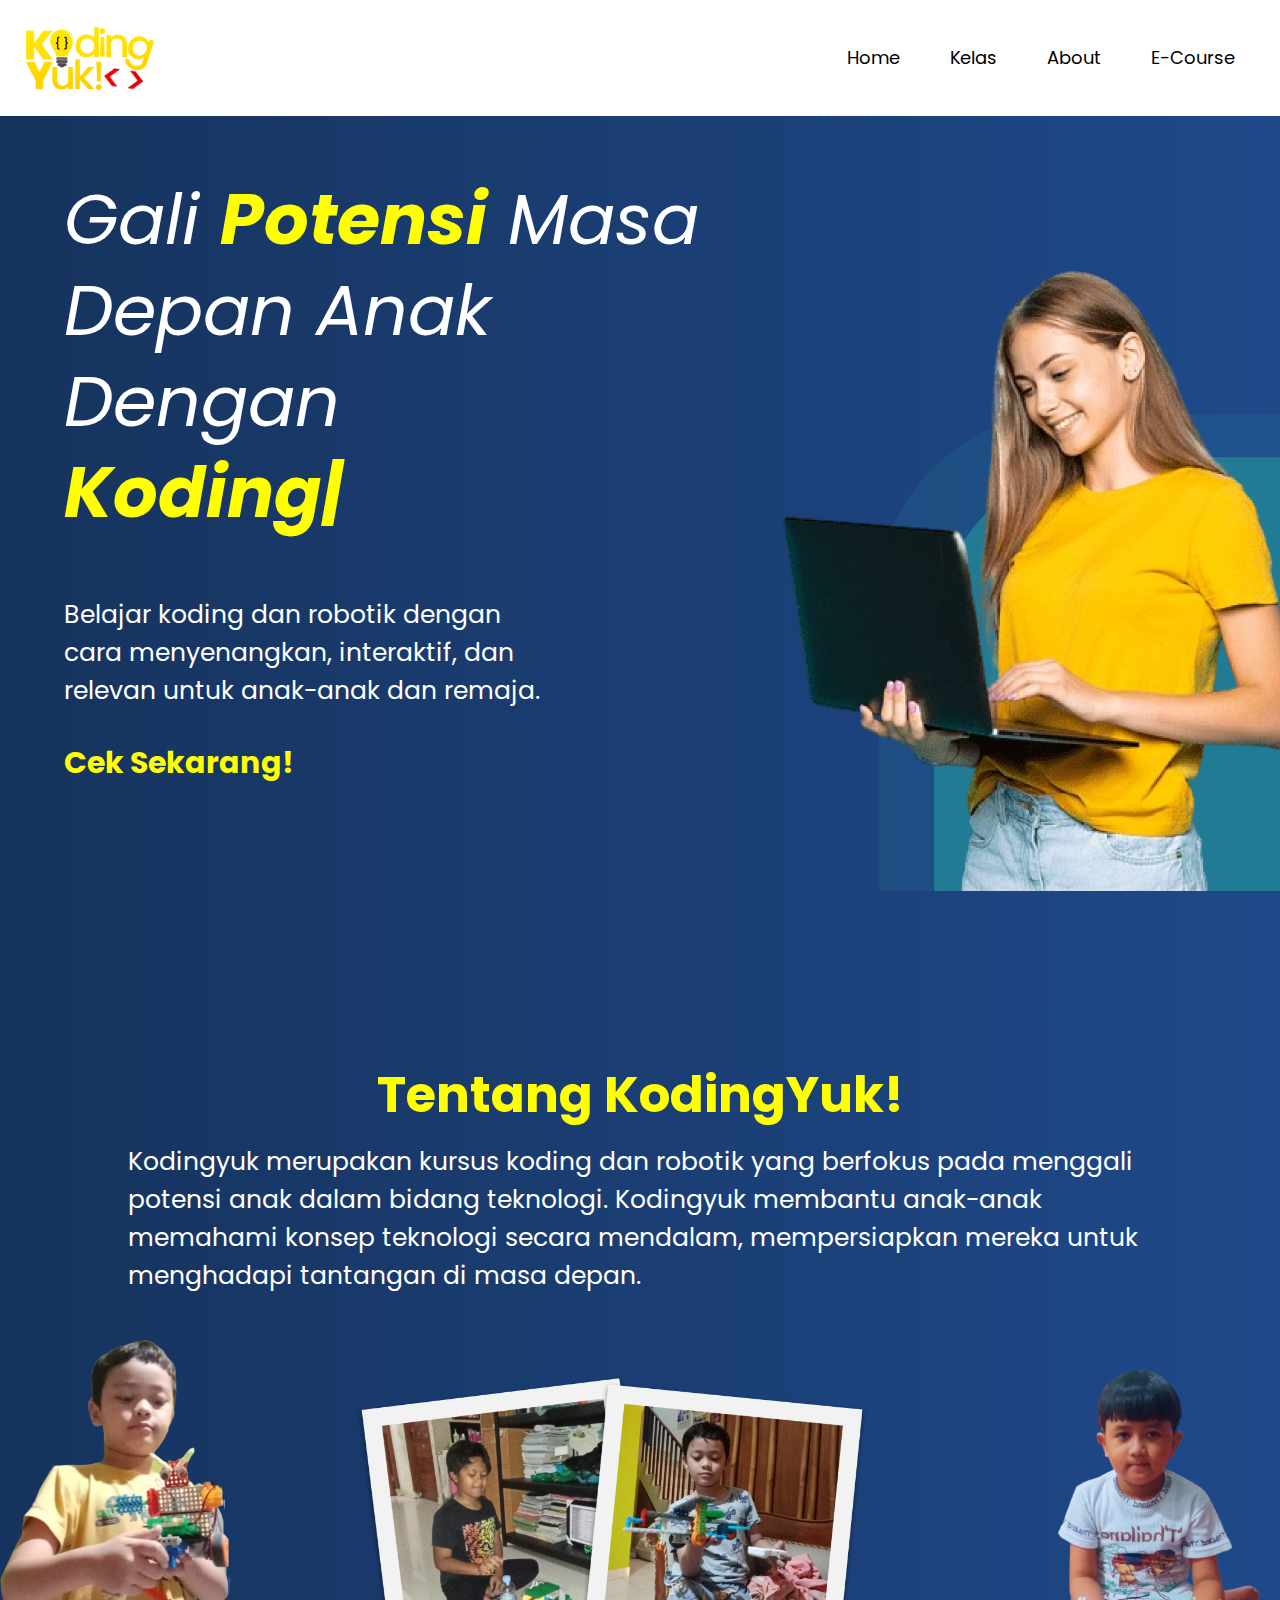
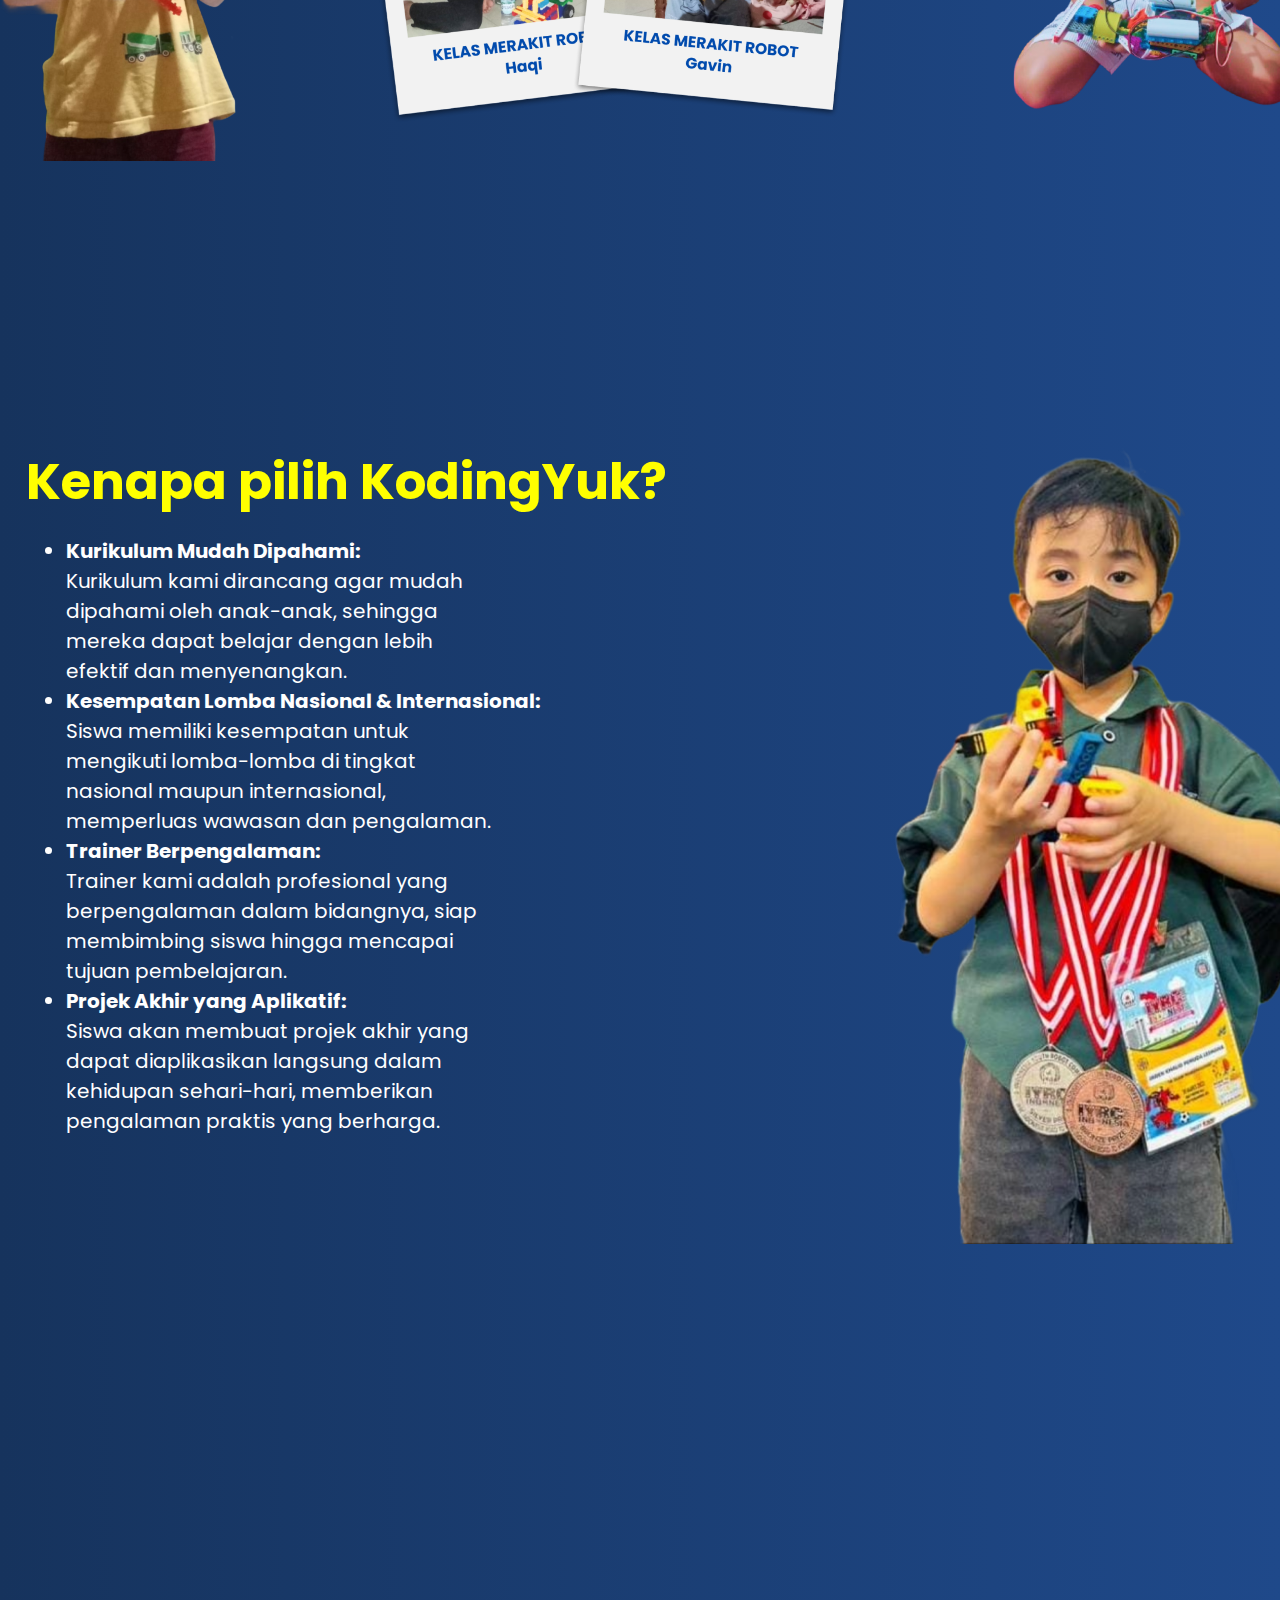
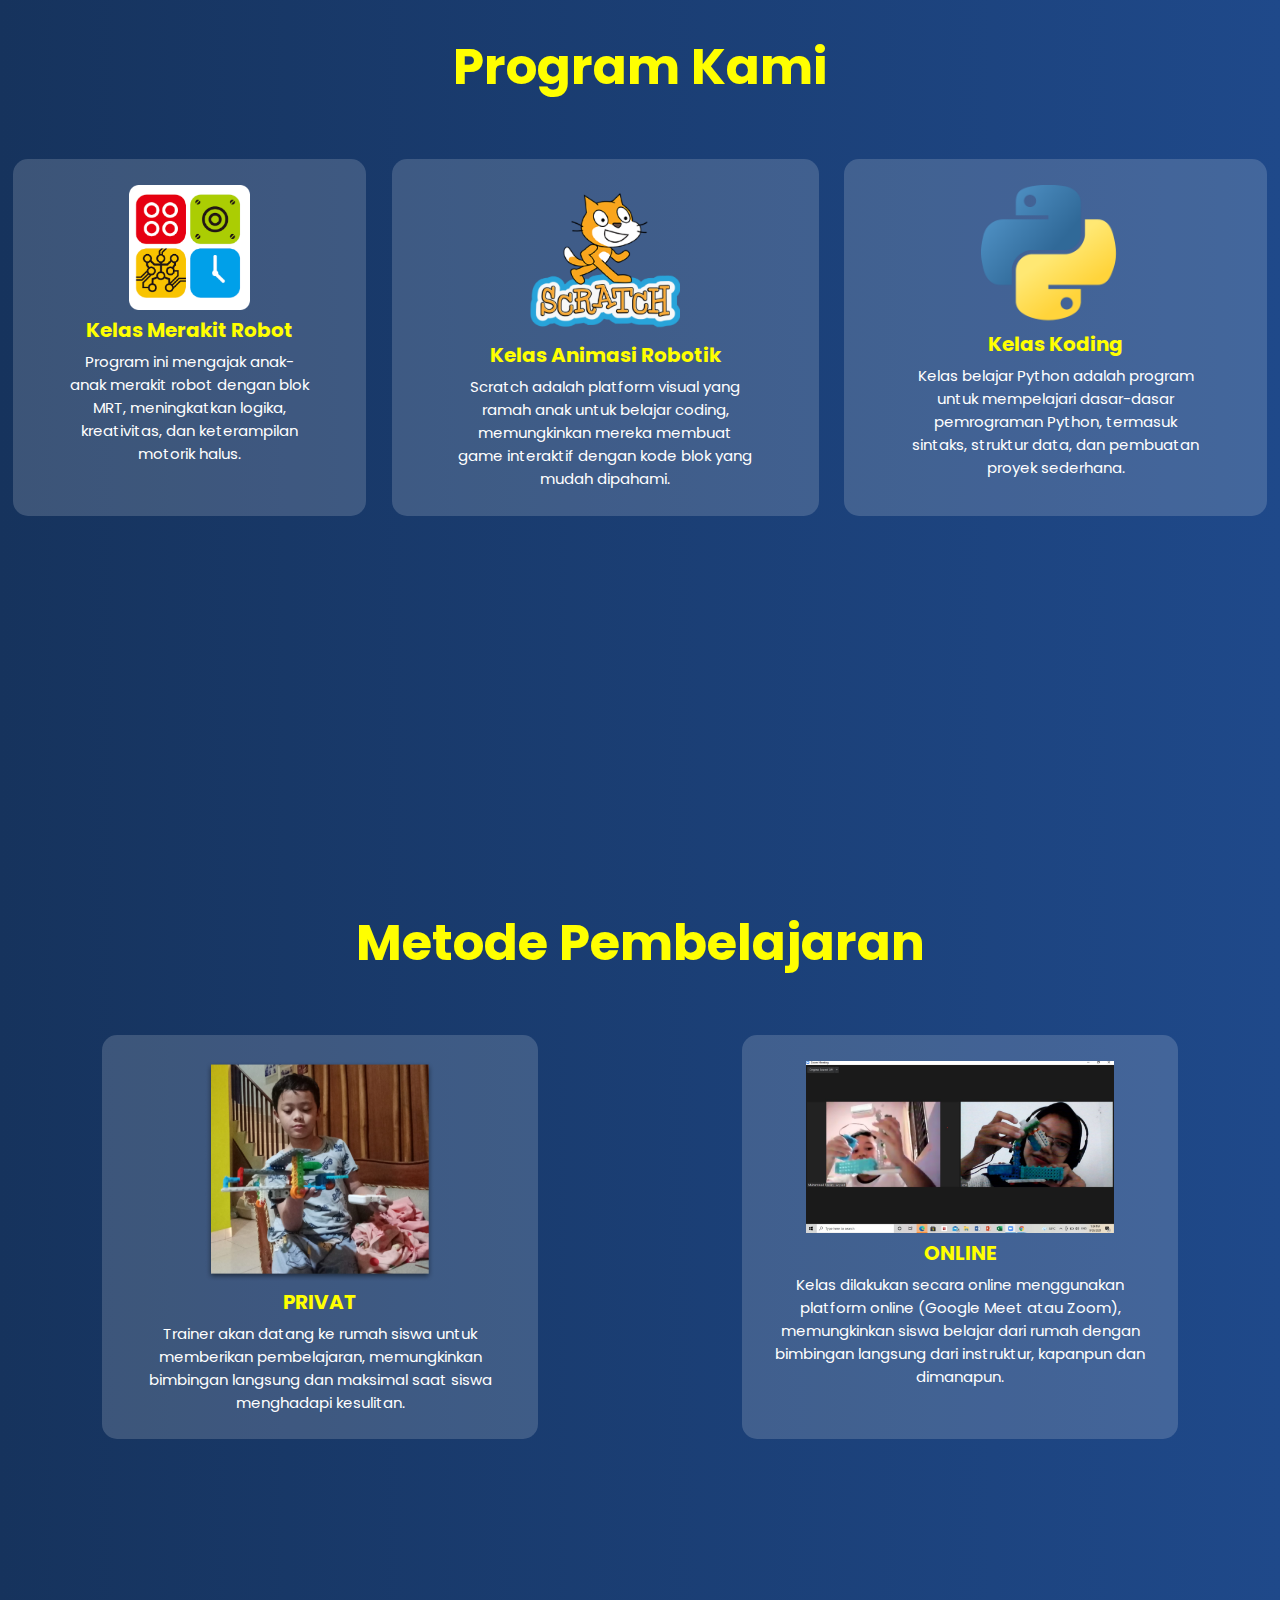
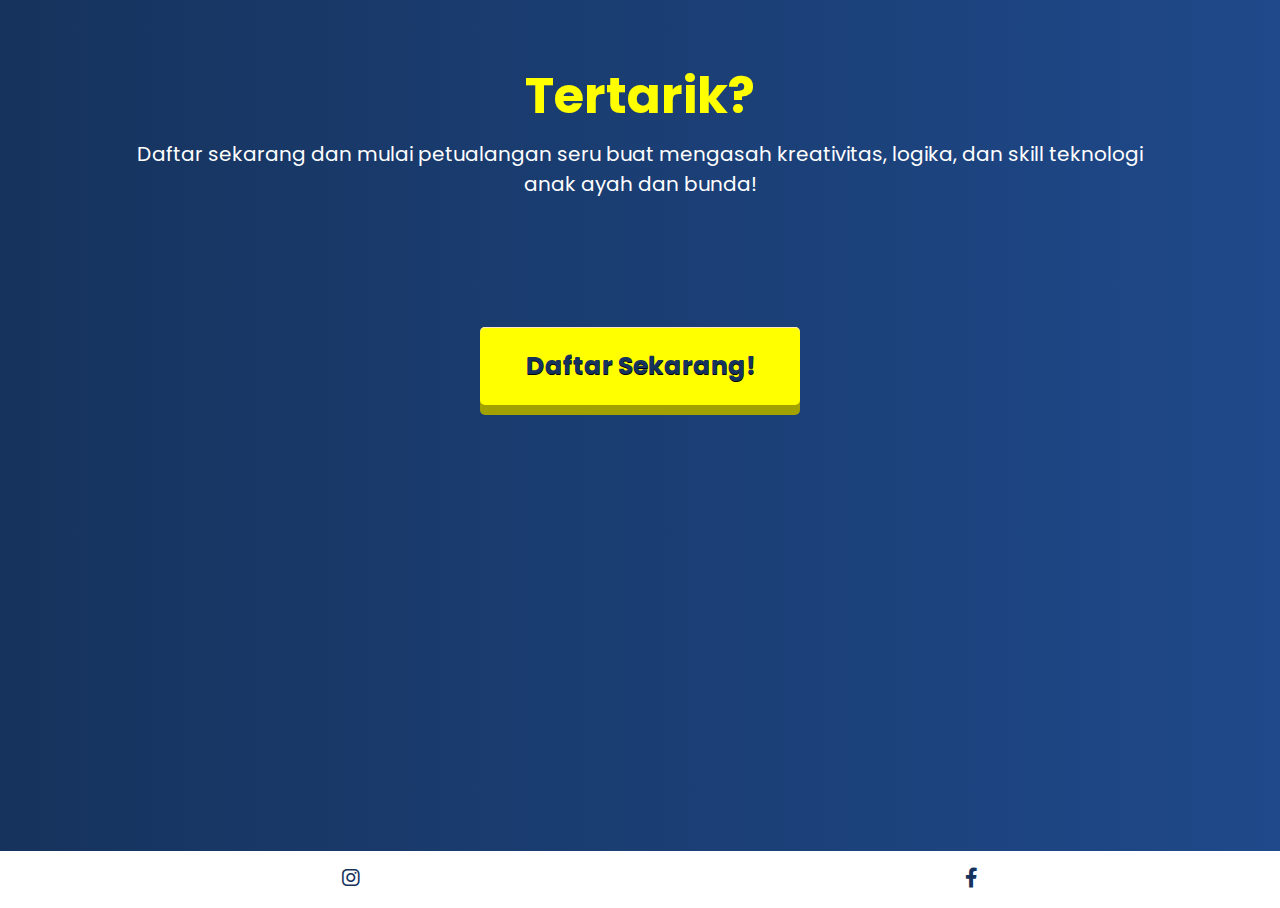
==== docs/index.html @ 206394db "mobile page version" ====
<!doctype html><html lang="en"><head><meta charset="utf-8"/><link rel="icon" href="/favicon.png"/><meta name="viewport" content="width=device-width,initial-scale=1"/><meta name="theme-color" content="#000000"/><link rel="stylesheet" href="https://cdnjs.cloudflare.com/ajax/libs/font-awesome/6.0.0-beta3/css/all.min.css"><link rel="preconnect" href="https://fonts.googleapis.com"><link rel="preconnect" href="https://fonts.gstatic.com" crossorigin><link href="https://fonts.googleapis.com/css2?family=Poppins:ital,wght@0,100;0,200;0,300;0,400;0,500;0,600;0,700;0,800;0,900;1,100;1,200;1,300;1,400;1,500;1,600;1,700;1,800;1,900&display=swap" rel="stylesheet"><meta name="description" content="Kelas Koding dan Robotik!"/><link rel="apple-touch-icon" href="/logo192.png"/><link rel="manifest" href="/manifest.json"/><title>KodingYuk!</title><script defer="defer" src="/static/js/main.98cd18cb.js"></script><link href="/static/css/main.09d3768e.css" rel="stylesheet"></head><body><noscript>You need to enable JavaScript to run this app.</noscript><div id="root"></div></body></html>
---- static/css/main.09d3768e.css ----
body{-webkit-font-smoothing:antialiased;-moz-osx-font-smoothing:grayscale;font-family:-apple-system,BlinkMacSystemFont,Segoe UI,Roboto,Oxygen,Ubuntu,Cantarell,Fira Sans,Droid Sans,Helvetica Neue,sans-serif;margin:0}code{font-family:source-code-pro,Menlo,Monaco,Consolas,Courier New,monospace}html{scroll-behavior:smooth}.App{background:linear-gradient(90deg,#16335d,#1f498a);min-height:100vh;overflow:auto}*{color:#fff;font-family:Poppins}.App-logo{pointer-events:none;width:20%}.App-header{color:#fff}.App-link{color:#61dafb}.App-body{display:flex;height:100vh}.headline{flex:1 1;margin-left:5%;text-align:start}.headline h2{font-size:70px;font-style:italic;font-weight:400;line-height:1.3}.headline b{color:#ff0}.changing-word span{color:#ff0;font-weight:700}#caption{font-size:25px;font-weight:400;width:70%}#cek-button{color:#ff0;font-size:30px}#woman_photo{object-fit:contain;width:40%}.App-mobile{background:linear-gradient(90deg,#16335d,#1f498a)}.App-body-mobile{display:flex;flex-direction:column;height:100vh;margin:0;position:relative}#woman_photo_mobile{bottom:0;object-fit:contain;position:q;position:absolute;right:0;width:60%}.headline-mobile{margin:0}.headline-mobile h2{font-size:40px;font-style:italic;font-weight:400;line-height:1.3;margin:20px 10px 0;text-align:center}.headline-mobile b{color:#ff0}.changing-word-mobile span{color:#ff0;font-weight:700}#caption-mobile{font-weight:400;margin-bottom:0;text-align:start;width:60%}#caption-mobile,#cek-button-mobile{font-size:20px;margin-left:30px;margin-top:10px}#cek-button-mobile{color:#ff0}.foto-murid-mobile{display:flex;justify-content:space-between;margin:0}.App-about-mobile h2{color:#ff0;font-size:25px;margin-bottom:0;text-align:center}.App-about-mobile p{font-size:20px;margin-top:0;text-align:center;width:80%}.App-about,.App-about-mobile{align-items:center;display:flex;flex-flow:column;gap:10px;height:100vh}.App-about h2{color:#ff0;font-size:50px;margin-bottom:0}.App-about p{font-size:25px;margin-top:0;width:80%}.foto-murid{display:flex;justify-content:space-between;margin:0}.foto-murid img{height:auto;margin:0;object-fit:contain}.foto-murid-polaroid{display:flex}#foto4{width:20%}#foto2{width:25%}#foto1{position:relative;transform:translateX(-40%);width:60%}#foto3{transform:translateX(10%);width:70%;width:60%}.App-reason,.App-reason-mobile{display:flex;flex-direction:row;justify-content:space-between;margin-left:2%;margin-top:10%}.App-reason{height:100vh}.App-reason h2{color:#ff0;font-size:50px;margin:0;text-align:left}.App-reason-mobile h2{color:#ff0;font-size:25px;margin:0;text-align:center}.list-reason-mobile li{width:90%}.list-reason li,.list-reason-mobile li{font-size:15pt;font-weight:700;text-align:left}.list-reason-mobile p{font-size:12pt;width:90%}.list-reason p,.list-reason-mobile p{font-weight:400;margin:0;text-align:left}.list-reason p{font-size:15pt;width:60%}.list-reason-mobile{width:100%}.list-reason,.list-reason-mobile{display:flex;flex-direction:column}.list-reason{width:60%}.foto-pemenang img{object-fit:contain;width:100%}.foto-pemenang{object-fit:contain;width:40%}.App-program{height:100vh}.App-program,.App-program-mobile{display:flex;flex-direction:column;justify-content:center;margin-top:5%;text-align:center}.App-program h2{color:#ff0;font-size:50px}.App-program-mobile h2{color:#ff0;font-size:25px}.list-program{flex-direction:row}.list-program,.list-program-mobile{display:flex;justify-content:space-around}.list-program-mobile{flex-direction:column;margin:5%}.list-program h2,.list-program-mobile h2{color:#ff0;font-size:20px;margin-bottom:5px;margin-top:5px}.list-program p,.list-program-mobile p{font-size:15px;margin:0}.kelas-merakit-mobile{align-items:center;background-color:hsla(0,0%,100%,.165);border-radius:15px;display:flex;flex-direction:column;margin:5%;padding:2%}.kelas-animasi,.kelas-merakit{margin:1%}.kelas-animasi,.kelas-animasi-mobile,.kelas-merakit{align-items:center;background-color:hsla(0,0%,100%,.165);border-radius:15px;display:flex;flex-direction:column;padding:2%}.kelas-animasi-mobile{margin:5%}.kelas-python{margin:1%}.kelas-python,.kelas-python-mobile{align-items:center;background-color:hsla(0,0%,100%,.165);border-radius:15px;display:flex;flex-direction:column;padding:2%}.kelas-python-mobile{margin:5%}.list-program-mobile img{margin:10px;width:40%}.list-program-mobile p{width:80%}.list-program img{margin:0;width:40%}.list-program p{width:80%}.App-method,.App-method-mobile{display:flex;flex-direction:column;justify-content:center;text-align:center}.App-method{height:100vh}.App-method-mobile h2{color:#ff0;font-size:25px}.App-method h2{color:#ff0;font-size:50px}.kelas-offline-mobile img{align-self:center;margin:0;width:50%}.kelas-offline img{margin:0;width:60%}.kelas-online-mobile img{align-self:center;margin:0;width:70%}.kelas-online img{margin:0;width:80%}.list-method-mobile{flex-direction:column}.list-method,.list-method-mobile{display:flex;justify-content:space-around}.list-method{flex-direction:row}.list-method-mobile h2{color:#ff0;font-size:20px;margin-bottom:5px;margin-top:5px}.list-method-mobile p{font-size:15px;margin:0}.list-method h2{color:#ff0;font-size:20px;margin-bottom:5px;margin-top:5px}.list-method p{font-size:15px;margin:0}.kelas-online-mobile{align-self:center;background-color:hsla(0,0%,100%,.165);border-radius:15px;display:flex;flex-direction:column;margin:5%;padding:2%;width:80%}.kelas-offline,.kelas-online{align-items:center;margin:1%;width:30%}.kelas-offline,.kelas-offline-mobile,.kelas-online{background-color:hsla(0,0%,100%,.165);border-radius:15px;display:flex;flex-direction:column;padding:2%}.kelas-offline-mobile{align-self:center;margin:5%;width:80%}.App-registration{display:flex;flex-direction:column;height:100vh}.App-registration h2{color:#ff0;font-size:50px;margin-bottom:5px;margin-top:50px;text-align:center}.App-registration p{align-self:center;font-size:20px;margin:0;text-align:center;width:80%}.button{align-self:center;display:inline-block;margin-top:10%;position:relative;width:25%}.button a{-webkit-tap-highlight-color:rgba(0,0,0,0);background-color:#ff0;border-radius:5px;box-shadow:inset 0 1px 0 #ffe5c4,0 10px 0 #a1a102;color:#16335d;display:block;filter:dropshadow(color=#000,offx=0px,offy=1px);font-size:25px;font-weight:700;padding:20px 40px;position:relative;text-align:center;text-decoration:none;text-shadow:0 1px 0 #000}.button a:active{background-color:#ff0;box-shadow:inset 0 1px 0 #ffe5c4,inset 0 -3px 0 #a1a102;top:10px}.button:after{background-color:#2b1800;border-radius:5px;bottom:-15px;content:"";height:100%;left:-4px;padding:4px;position:absolute;width:100%;z-index:-1}.button-mobile{align-self:center;display:inline-block;margin-top:10%;position:relative;width:50%}.button-mobile a{-webkit-tap-highlight-color:rgba(0,0,0,0);background-color:#ff0;border-radius:5px;box-shadow:inset 0 1px 0 #ffe5c4,0 10px 0 #a1a102;color:#16335d;display:block;filter:dropshadow(color=#000,offx=0px,offy=1px);font-size:20px;font-weight:700;padding:20px 40px;position:relative;text-align:center;text-decoration:none;text-shadow:0 1px 0 #000}.button-mobile a:active{background-color:#ff0;box-shadow:inset 0 1px 0 #ffe5c4,inset 0 -3px 0 #a1a102;top:10px}.button-mobile:after{background-color:#2b1800;border-radius:5px;bottom:-15px;content:"";height:100%;left:-4px;padding:4px;position:absolute;width:100%;z-index:-1}.footer{background-color:#fff;margin-top:auto;width:100%}.footer ul{display:flex;justify-content:space-around}.footer i{color:#16335d;font-size:20px}.navbar{align-items:center;background-color:#fff;box-sizing:border-box;display:flex;justify-content:space-between;left:0;right:0;top:0;width:100%;z-index:100}.navbar-logo{background-color:red;display:contents;z-index:101}.navbar-logo img{margin:2%;width:10%}.navbar-links{display:flex;list-style:none;margin:20px}.navbar-links li{margin:0}.navbar-links a{color:#000;font-size:18px;margin:25px;text-decoration:none}.navbar-links a:hover{text-decoration:underline}.mobile-menu-icon{background:none;border:none;color:#000;cursor:pointer;display:none;font-size:28px}@media (max-width:768px){.navbar-links{display:none}.navbar-links-mobile{background-color:#fff;display:flex;flex-direction:column;position:absolute;right:0;text-align:center;top:10px;width:100%}.navbar-links-mobile li{margin:0}.navbar-links-mobile a{color:#000;display:block;font-size:18px;margin:25px;text-decoration:none}.mobile-menu-icon{display:block}}
/*# sourceMappingURL=main.09d3768e.css.map*/
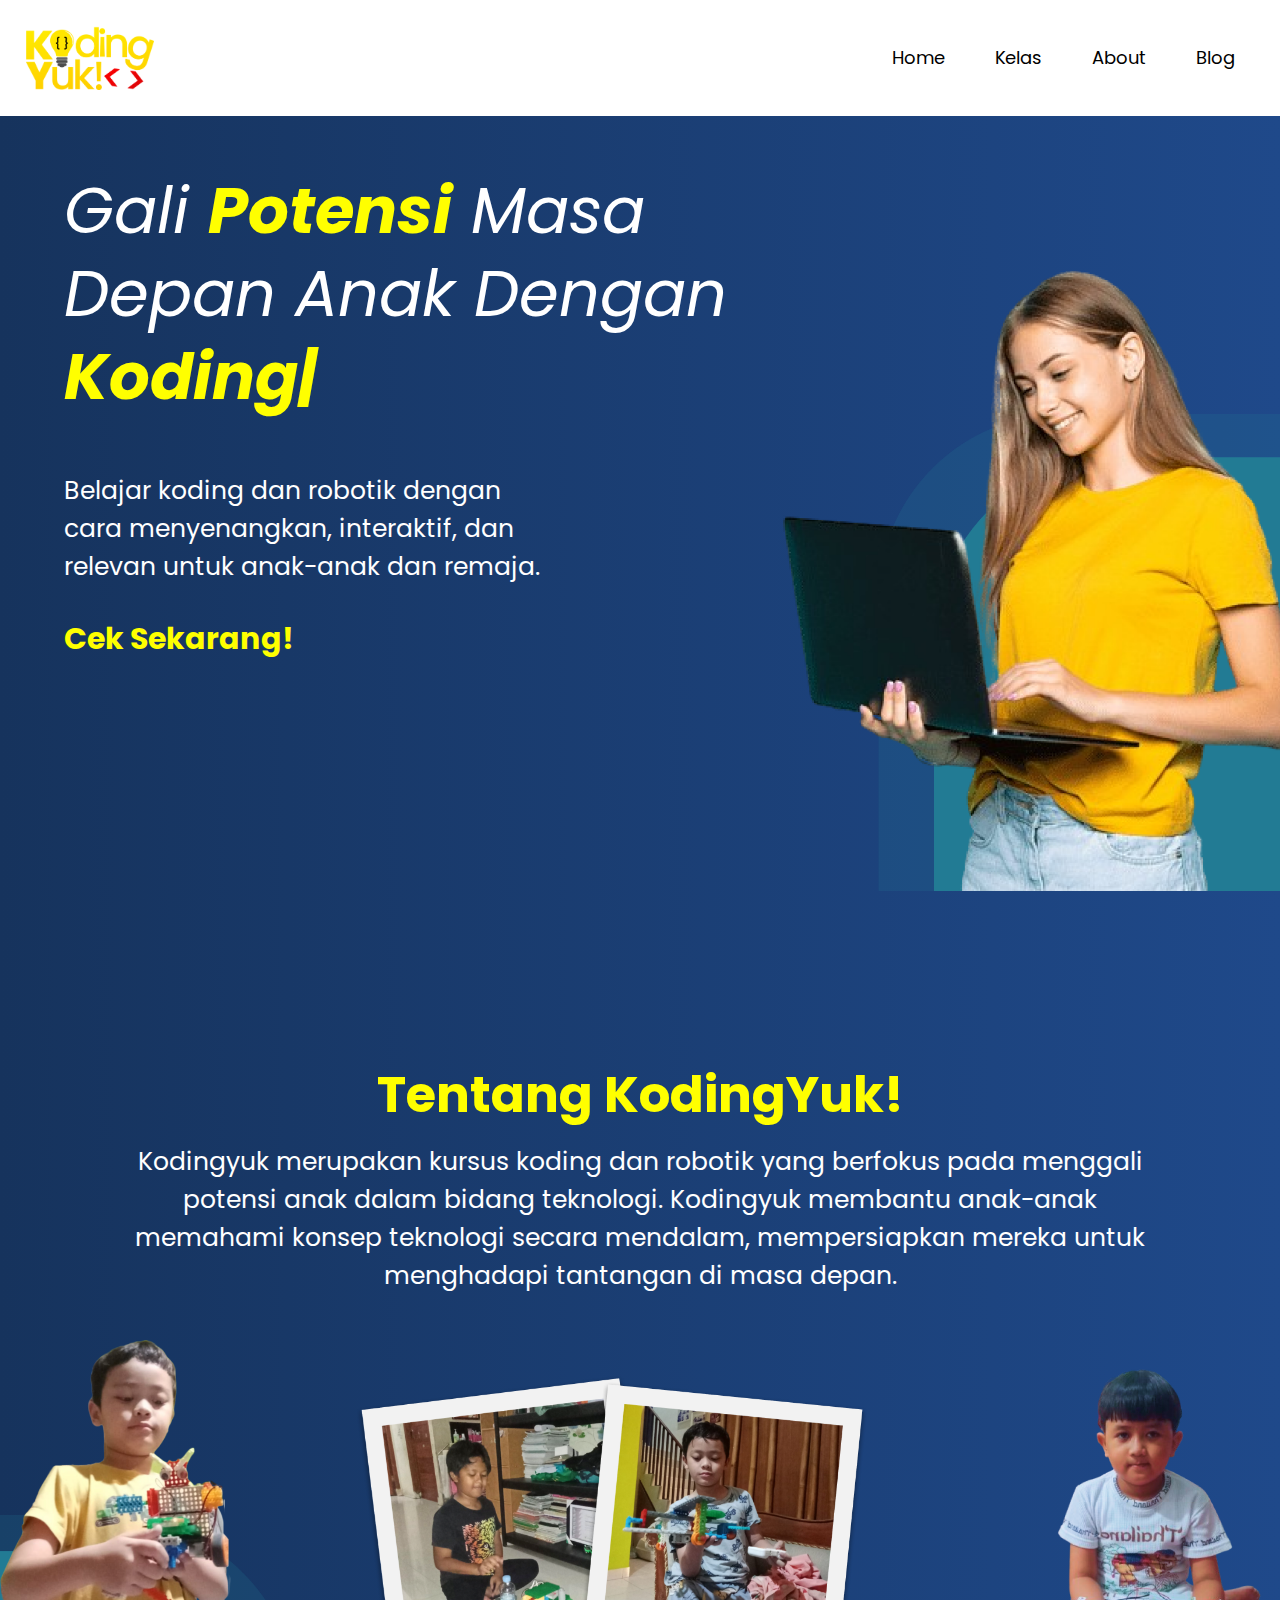
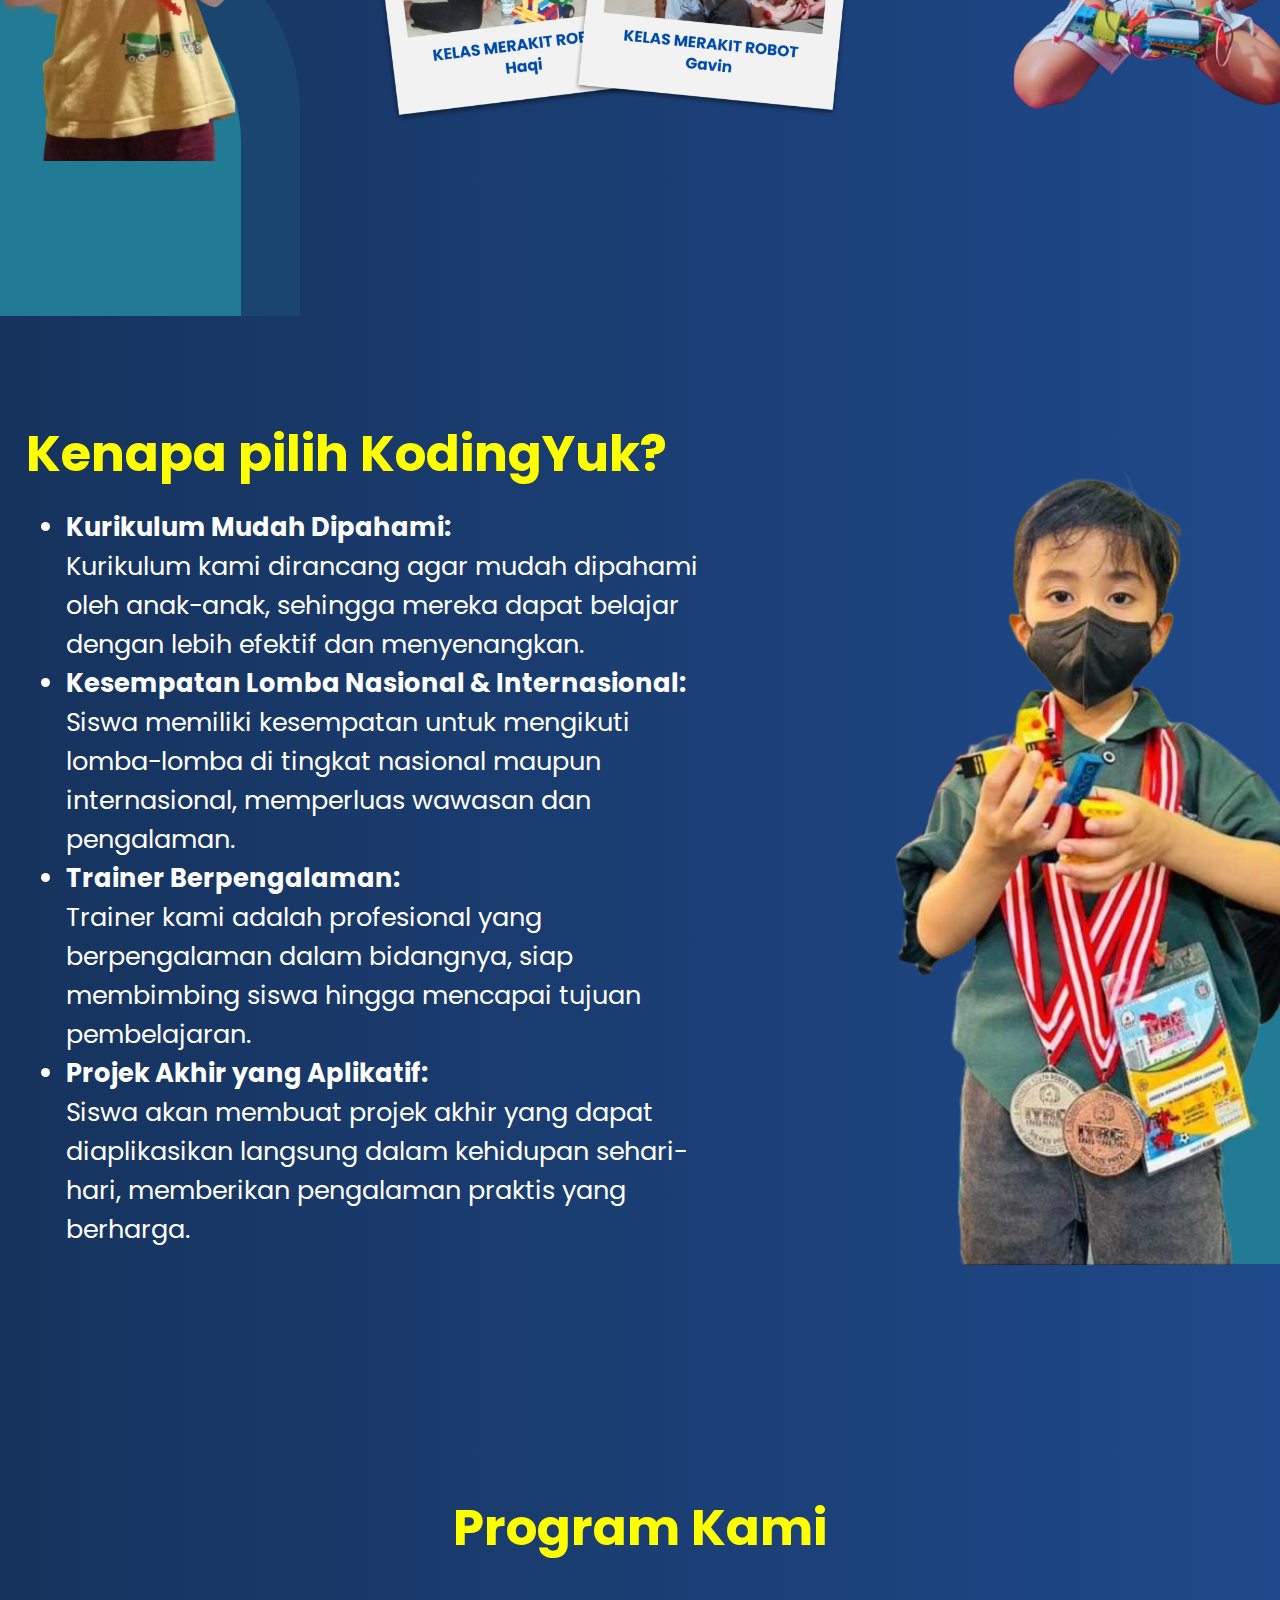
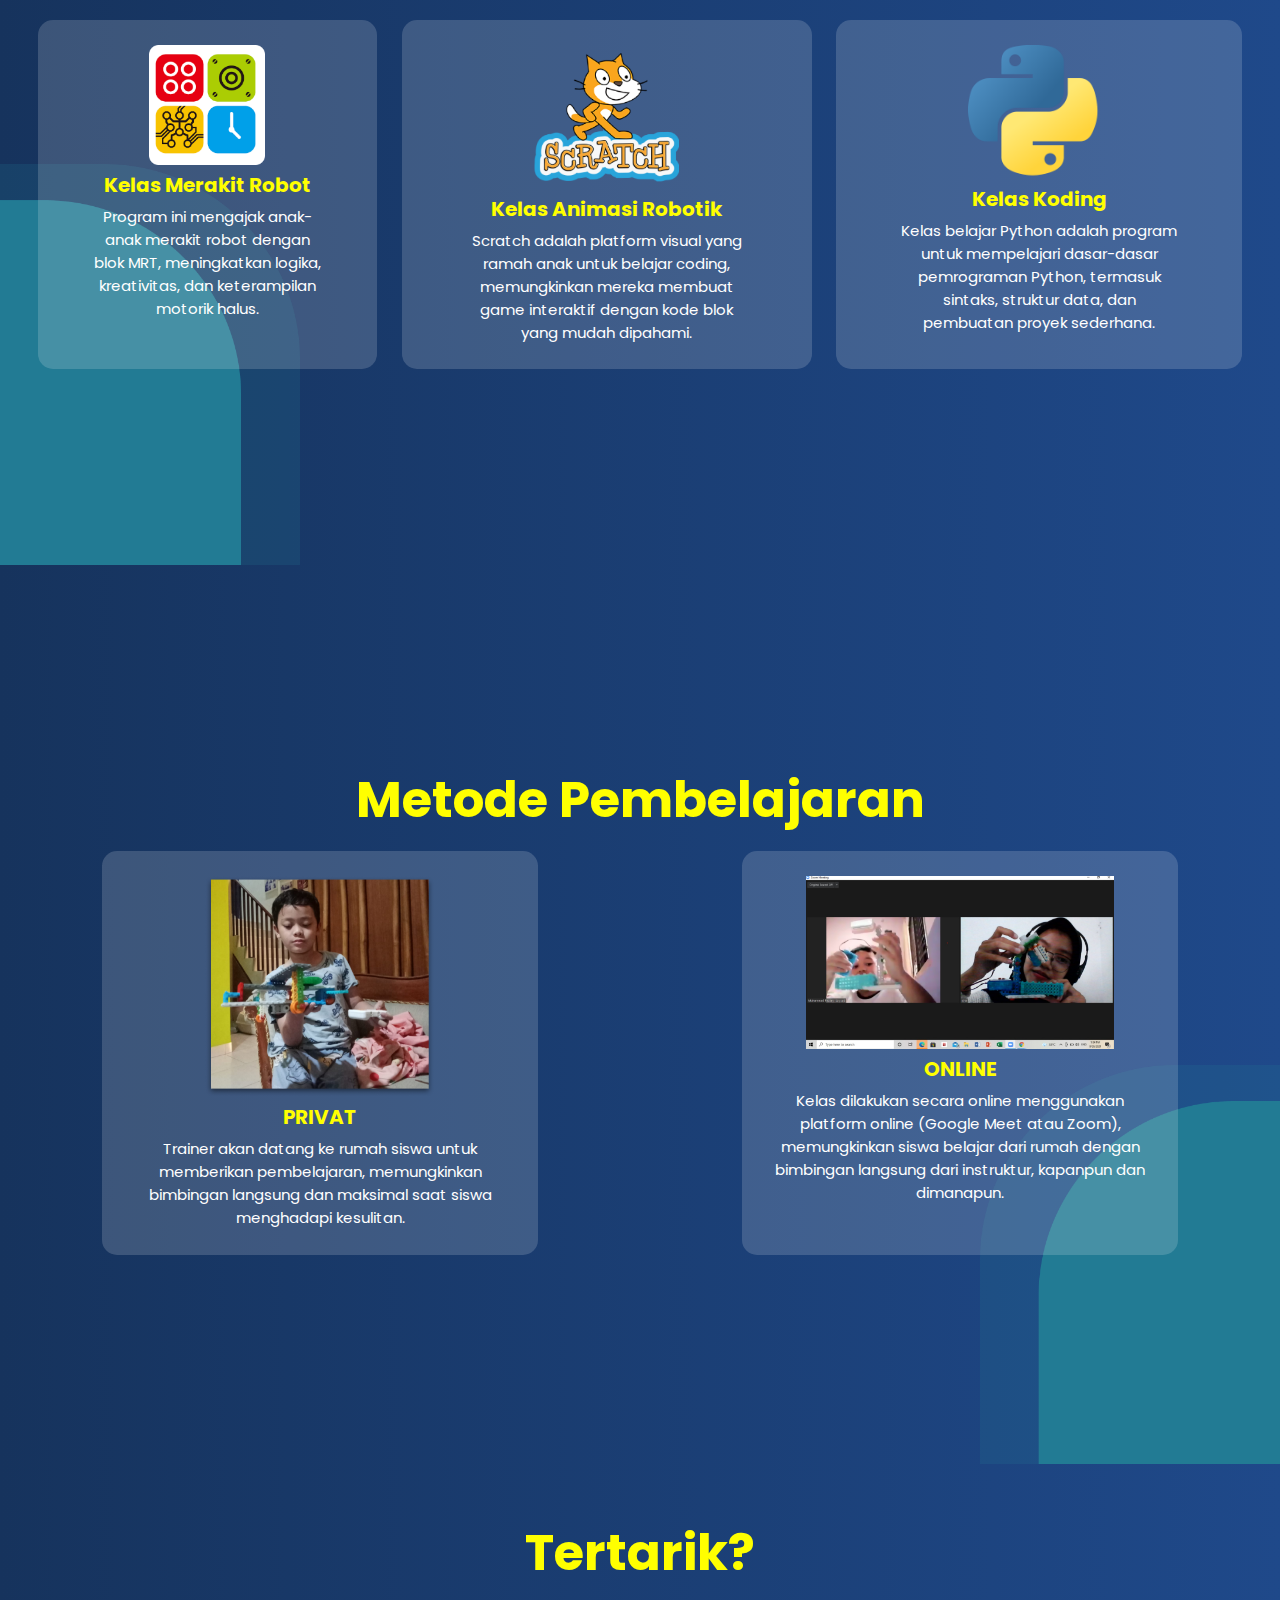
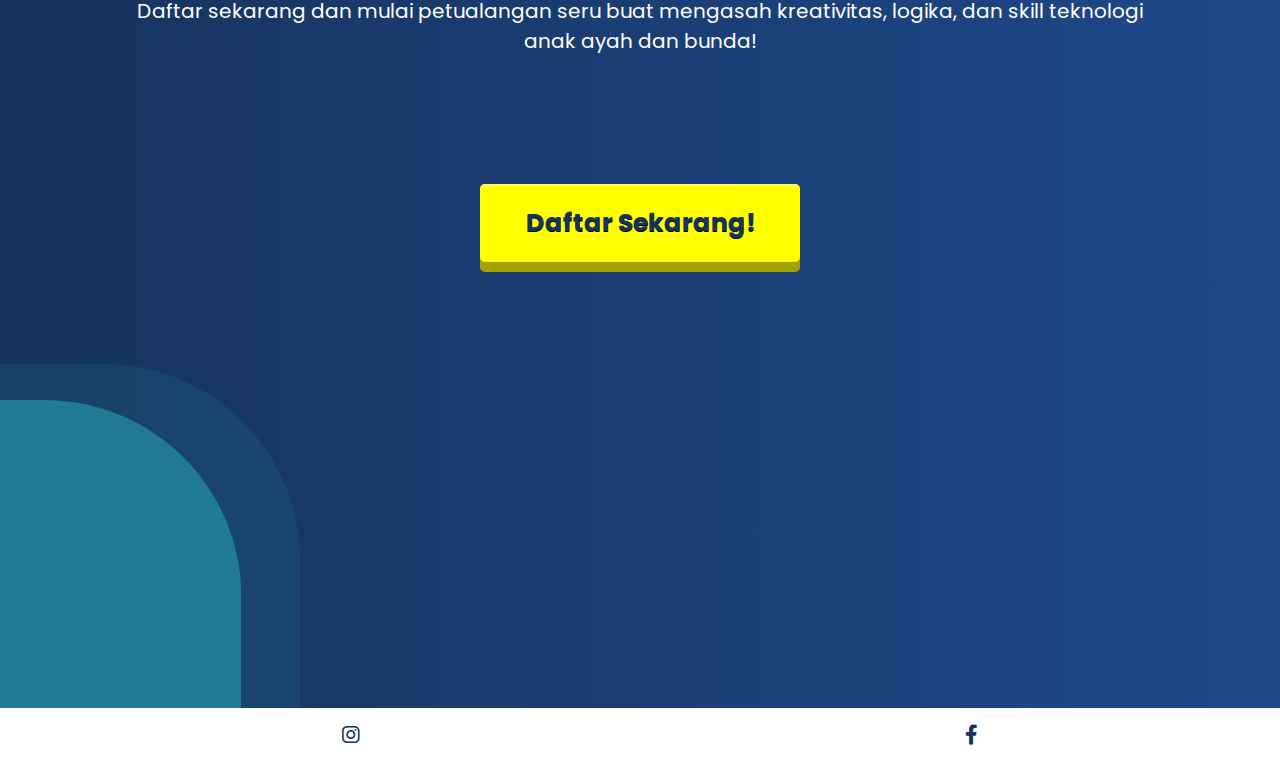
==== commit 38b58db6: "Add files via upload" ====
--- a/docs/index.html
+++ b/docs/index.html
@@ -1 +1 @@
-<!doctype html><html lang="en"><head><meta charset="utf-8"/><link rel="icon" href="/favicon.png"/><meta name="viewport" content="width=device-width,initial-scale=1"/><meta name="theme-color" content="#000000"/><link rel="stylesheet" href="https://cdnjs.cloudflare.com/ajax/libs/font-awesome/6.0.0-beta3/css/all.min.css"><link rel="preconnect" href="https://fonts.googleapis.com"><link rel="preconnect" href="https://fonts.gstatic.com" crossorigin><link href="https://fonts.googleapis.com/css2?family=Poppins:ital,wght@0,100;0,200;0,300;0,400;0,500;0,600;0,700;0,800;0,900;1,100;1,200;1,300;1,400;1,500;1,600;1,700;1,800;1,900&display=swap" rel="stylesheet"><meta name="description" content="Kelas Koding dan Robotik!"/><link rel="apple-touch-icon" href="/logo192.png"/><link rel="manifest" href="/manifest.json"/><title>KodingYuk!</title><script defer="defer" src="/static/js/main.98cd18cb.js"></script><link href="/static/css/main.09d3768e.css" rel="stylesheet"></head><body><noscript>You need to enable JavaScript to run this app.</noscript><div id="root"></div></body></html>+<!doctype html><html lang="en"><head><meta charset="utf-8"/><link rel="icon" href="/favicon.png"/><meta name="viewport" content="width=device-width,initial-scale=1"/><meta name="theme-color" content="#000000"/><link rel="stylesheet" href="https://cdnjs.cloudflare.com/ajax/libs/font-awesome/6.0.0-beta3/css/all.min.css"><link rel="preconnect" href="https://fonts.googleapis.com"><link rel="preconnect" href="https://fonts.gstatic.com" crossorigin><link href="https://fonts.googleapis.com/css2?family=Poppins:ital,wght@0,100;0,200;0,300;0,400;0,500;0,600;0,700;0,800;0,900;1,100;1,200;1,300;1,400;1,500;1,600;1,700;1,800;1,900&display=swap" rel="stylesheet"><meta name="description" content="Kodingyuk merupakan kursus koding dan robotik yang berfokus pada menggali potensi anak dalam bidang teknologi. "/><link rel="apple-touch-icon" href="/logo192.png"/><link rel="manifest" href="/manifest.json"/><title>KodingYuk!</title><script defer="defer" src="/static/js/main.ddccc7e0.js"></script><link href="/static/css/main.717cc537.css" rel="stylesheet"></head><body><noscript>Kodingyuk merupakan kursus koding dan robotik yang berfokus pada menggali potensi anak dalam bidang teknologi.</noscript><div id="root"></div></body></html>--- a/static/css/main.717cc537.css
+++ b/static/css/main.717cc537.css
@@ -0,0 +1,2 @@
+body{-webkit-font-smoothing:antialiased;-moz-osx-font-smoothing:grayscale;font-family:-apple-system,BlinkMacSystemFont,Segoe UI,Roboto,Oxygen,Ubuntu,Cantarell,Fira Sans,Droid Sans,Helvetica Neue,sans-serif;margin:0}code{font-family:source-code-pro,Menlo,Monaco,Consolas,Courier New,monospace}html{scroll-behavior:smooth}.App{background:linear-gradient(90deg,#16335d,#1f498a);min-height:100vh;overflow:auto}*{color:#fff;font-family:Poppins}.App-logo{pointer-events:none;width:20%}.App-header{color:#fff}.App-link{color:#61dafb}.App-body{display:flex;height:100vh}.headline{flex:1 1;margin-left:5%;text-align:start}.headline h2{font-size:5vw;font-style:italic;font-weight:400;line-height:1.3}.headline b{color:#ff0}.changing-word span{color:#ff0;font-weight:700}#caption{font-size:25px;font-weight:400;width:70%}#cek-button{color:#ff0;font-size:30px}#woman_photo{object-fit:contain;width:40%}.App-mobile{background:linear-gradient(90deg,#16335d,#1f498a)}.App-body-mobile{display:flex;flex-direction:column;height:100vh;margin:0;position:relative}#woman_photo_mobile{bottom:0;object-fit:contain;position:q;position:absolute;right:0;width:60%}.headline-mobile{margin:0}.headline-mobile h2{font-size:40px;font-style:italic;font-weight:400;line-height:1.3;margin:20px 10px 0;text-align:center}.headline-mobile b{color:#ff0}.changing-word-mobile span{color:#ff0;font-weight:700}#caption-mobile{font-weight:400;margin-bottom:0;text-align:start;width:60%}#caption-mobile,#cek-button-mobile{font-size:20px;margin-left:30px;margin-top:10px}#cek-button-mobile{color:#ff0}.foto-murid-mobile{display:flex;justify-content:space-between;margin:0}.App-about-mobile h2{color:#ff0;font-size:25px;margin-bottom:0;text-align:center}.App-about-mobile p{font-size:20px;margin-top:0;text-align:center;width:80%}.App-about,.App-about-mobile{align-items:center;display:flex;flex-flow:column;gap:10px;height:100vh}.App-about{background-image:url([data-uri]);background-position:0 100%;background-repeat:no-repeat;background-size:300px;margin-bottom:100px}.App-about h2{color:#ff0;font-size:50px;margin-bottom:0}.App-about p{font-size:25px;margin-top:0;text-align:center;width:80%}.foto-murid{display:flex;justify-content:space-between;margin:0}.foto-murid img{height:auto;margin:0;object-fit:contain}.foto-murid-polaroid{display:flex}#foto4{width:20%}#foto2{width:25%}#foto1{position:relative;transform:translateX(-40%);width:60%}#foto3{transform:translateX(10%);width:70%;width:60%}.App-reason-mobile{margin-right:2%;margin-top:10%}.App-reason,.App-reason-mobile{display:flex;flex-direction:row;justify-content:space-between;margin-left:2%}.App-reason{background-image:url([data-uri]);background-position:100% 100%;background-repeat:no-repeat;background-size:300px}.App-reason h2{color:#ff0;font-size:50px;margin:0;text-align:left}.App-reason-mobile h2{color:#ff0;font-size:25px;margin:0;text-align:center}.list-reason-mobile li{font-size:15pt;font-weight:700;text-align:left;width:90%}.list-reason li{font-size:2vw;font-weight:700;text-align:left}.list-reason-mobile p{font-size:12pt}.list-reason p,.list-reason-mobile p{font-weight:400;margin:0;text-align:left;width:90%}.list-reason p{font-size:2vw}.list-reason-mobile{width:100%}.list-reason,.list-reason-mobile{display:flex;flex-direction:column}.list-reason{width:60%}.foto-pemenang img{object-fit:contain;width:100%}.foto-pemenang{justify-content:flex-end;object-fit:contain;width:40%}.App-program,.foto-pemenang{display:flex;flex-direction:column}.App-program{background-image:url([data-uri]);background-position:0 100%;background-repeat:no-repeat;background-size:300px;height:100vh}.App-program,.App-program-mobile{justify-content:center;text-align:center}.App-program-mobile{display:flex;flex-direction:column;margin-top:5%}.App-program h2{color:#ff0;font-size:50px}.App-program-mobile h2{color:#ff0;font-size:25px}.list-program{flex-direction:row;margin-left:2%;margin-right:2%}.list-program,.list-program-mobile{display:flex;justify-content:space-around}.list-program-mobile{flex-direction:column;margin:5%}.list-program h2,.list-program-mobile h2{color:#ff0;font-size:20px;margin-bottom:5px;margin-top:5px}.list-program p,.list-program-mobile p{font-size:15px;margin:0}.kelas-merakit-mobile{align-items:center;background-color:hsla(0,0%,100%,.165);border-radius:15px;display:flex;flex-direction:column;margin:5%;padding:2%}.kelas-animasi,.kelas-merakit{margin:1%}.kelas-animasi,.kelas-animasi-mobile,.kelas-merakit{align-items:center;background-color:hsla(0,0%,100%,.165);border-radius:15px;display:flex;flex-direction:column;padding:2%}.kelas-animasi-mobile{margin:5%}.kelas-python{margin:1%}.kelas-python,.kelas-python-mobile{align-items:center;background-color:hsla(0,0%,100%,.165);border-radius:15px;display:flex;flex-direction:column;padding:2%}.kelas-python-mobile{margin:5%}.list-program-mobile img{margin:10px;width:40%}.list-program-mobile p{width:80%}.list-program img{margin:0;width:40%}.list-program p{width:80%}.App-method,.App-method-mobile{display:flex;flex-direction:column;justify-content:center;text-align:center}.App-method{background-image:url([data-uri]);background-position:100% 100%;background-repeat:no-repeat;background-size:300px;height:100vh;margin:0}.App-method-mobile h2{color:#ff0;font-size:25px}.App-method h2{color:#ff0;font-size:50px;margin:0}.kelas-offline-mobile img{align-self:center;margin:0;width:50%}.kelas-offline img{margin:0;width:60%}.kelas-online-mobile img{align-self:center;margin:0;width:70%}.kelas-online img{margin:0;width:80%}.list-method-mobile{flex-direction:column}.list-method,.list-method-mobile{display:flex;justify-content:space-around}.list-method{flex-direction:row}.list-method-mobile h2{color:#ff0;font-size:20px;margin-bottom:5px;margin-top:5px}.list-method-mobile p{font-size:15px;margin:0}.list-method h2{color:#ff0;font-size:20px;margin-bottom:5px;margin-top:5px}.list-method p{font-size:15px;margin:0}.kelas-online-mobile{align-self:center;background-color:hsla(0,0%,100%,.165);border-radius:15px;display:flex;flex-direction:column;margin:5%;padding:2%;width:80%}.kelas-offline,.kelas-online{align-items:center;margin:1%;width:30%}.kelas-offline,.kelas-offline-mobile,.kelas-online{background-color:hsla(0,0%,100%,.165);border-radius:15px;display:flex;flex-direction:column;padding:2%}.kelas-offline-mobile{align-self:center;margin:5%;width:80%}.App-registration{background-image:url([data-uri]);background-position:0 100%;background-repeat:no-repeat;background-size:300px;display:flex;flex-direction:column;height:100vh}.App-registration h2{color:#ff0;font-size:50px;margin-bottom:5px;margin-top:50px;text-align:center}.App-registration p{align-self:center;font-size:20px;margin:0;text-align:center;width:80%}.button{align-self:center;display:inline-block;margin-top:10%;position:relative;width:25%}.button a{-webkit-tap-highlight-color:rgba(0,0,0,0);background-color:#ff0;border-radius:5px;box-shadow:inset 0 1px 0 #ffe5c4,0 10px 0 #a1a102;color:#16335d;display:block;filter:dropshadow(color=#000,offx=0px,offy=1px);font-size:25px;font-weight:700;padding:20px 40px;position:relative;text-align:center;text-decoration:none;text-shadow:0 1px 0 #000}.button a:active{background-color:#ff0;box-shadow:inset 0 1px 0 #ffe5c4,inset 0 -3px 0 #a1a102;top:10px}.button:after{background-color:#2b1800;border-radius:5px;bottom:-15px;content:"";height:100%;left:-4px;padding:4px;position:absolute;width:100%;z-index:-1}.button-mobile{align-self:center;display:inline-block;margin-top:10%;position:relative;width:50%}.button-mobile a{-webkit-tap-highlight-color:rgba(0,0,0,0);background-color:#ff0;border-radius:5px;box-shadow:inset 0 1px 0 #ffe5c4,0 10px 0 #a1a102;color:#16335d;display:block;filter:dropshadow(color=#000,offx=0px,offy=1px);font-size:20px;font-weight:700;padding:20px 40px;position:relative;text-align:center;text-decoration:none;text-shadow:0 1px 0 #000}.button-mobile a:active{background-color:#ff0;box-shadow:inset 0 1px 0 #ffe5c4,inset 0 -3px 0 #a1a102;top:10px}.button-mobile:after{background-color:#2b1800;border-radius:5px;bottom:-15px;content:"";height:100%;left:-4px;padding:4px;position:absolute;width:100%;z-index:-1}.footer{background-color:#fff;margin-top:auto;width:100%}.footer ul{display:flex;justify-content:space-around}.footer i{color:#16335d;font-size:20px}.navbar{align-items:center;background-color:#fff;box-sizing:border-box;display:flex;justify-content:space-between;left:0;right:0;top:0;width:100%;z-index:100}.navbar-logo{background-color:red;display:contents;z-index:101}.navbar-logo img{margin:2%;width:10%}.navbar-links{display:flex;list-style:none;margin:20px}.navbar-links li{margin:0}.navbar-links a{color:#000;font-size:18px;margin:25px;text-decoration:none}.navbar-links a:hover{text-decoration:underline}.mobile-menu-icon{background:none;border:none;color:#000;cursor:pointer;display:none;font-size:28px}@media (max-width:768px){.navbar-links{display:none}.navbar-links-mobile{background-color:#fff;display:flex;flex-direction:column;position:absolute;right:0;text-align:center;top:10px;width:100%}.navbar-links-mobile li{margin:0}.navbar-links-mobile a{color:#000;display:block;font-size:18px;margin:25px;text-decoration:none}.mobile-menu-icon{display:block}}
+/*# sourceMappingURL=main.717cc537.css.map*/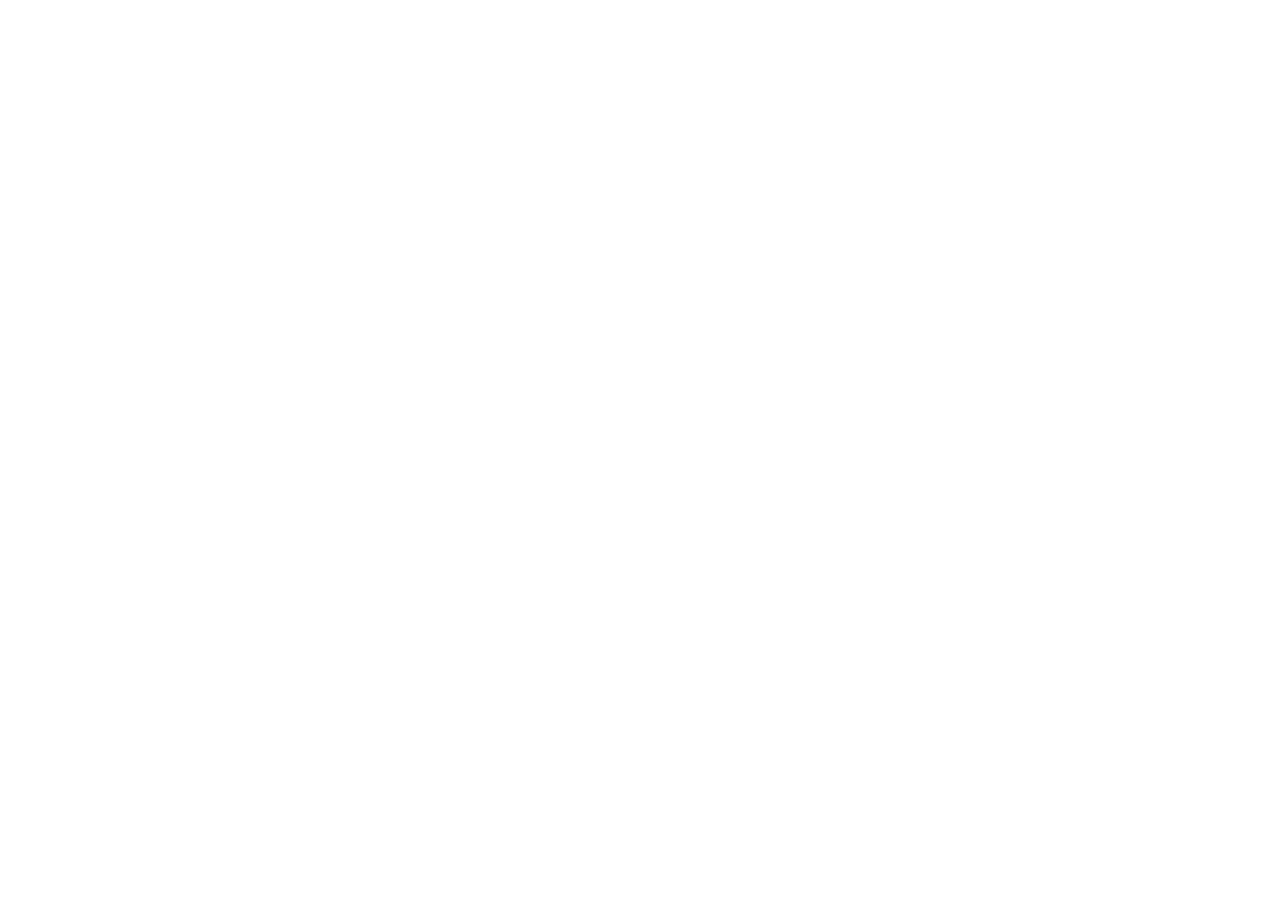
==== commit 45718cba: "add blog and mobile nav fix" ====
--- a/docs/index.html
+++ b/docs/index.html
@@ -1 +1 @@
-<!doctype html><html lang="en"><head><meta charset="utf-8"/><link rel="icon" href="/favicon.png"/><meta name="viewport" content="width=device-width,initial-scale=1"/><meta name="theme-color" content="#000000"/><link rel="stylesheet" href="https://cdnjs.cloudflare.com/ajax/libs/font-awesome/6.0.0-beta3/css/all.min.css"><link rel="preconnect" href="https://fonts.googleapis.com"><link rel="preconnect" href="https://fonts.gstatic.com" crossorigin><link href="https://fonts.googleapis.com/css2?family=Poppins:ital,wght@0,100;0,200;0,300;0,400;0,500;0,600;0,700;0,800;0,900;1,100;1,200;1,300;1,400;1,500;1,600;1,700;1,800;1,900&display=swap" rel="stylesheet"><meta name="description" content="Kodingyuk merupakan kursus koding dan robotik yang berfokus pada menggali potensi anak dalam bidang teknologi. "/><link rel="apple-touch-icon" href="/logo192.png"/><link rel="manifest" href="/manifest.json"/><title>KodingYuk!</title><script defer="defer" src="/static/js/main.ddccc7e0.js"></script><link href="/static/css/main.717cc537.css" rel="stylesheet"></head><body><noscript>Kodingyuk merupakan kursus koding dan robotik yang berfokus pada menggali potensi anak dalam bidang teknologi.</noscript><div id="root"></div></body></html>+<!doctype html><html lang="en"><head><meta charset="utf-8"/><link rel="icon" href="/favicon.png"/><meta name="viewport" content="width=device-width,initial-scale=1"/><meta name="theme-color" content="#000000"/><link rel="stylesheet" href="https://cdnjs.cloudflare.com/ajax/libs/font-awesome/6.0.0-beta3/css/all.min.css"><link rel="preconnect" href="https://fonts.googleapis.com"><link rel="preconnect" href="https://fonts.gstatic.com" crossorigin><link href="https://fonts.googleapis.com/css2?family=Poppins:ital,wght@0,100;0,200;0,300;0,400;0,500;0,600;0,700;0,800;0,900;1,100;1,200;1,300;1,400;1,500;1,600;1,700;1,800;1,900&display=swap" rel="stylesheet"><meta name="description" content="Kelas Koding dan Robotik!"/><link rel="apple-touch-icon" href="/logo192.png"/><link rel="manifest" href="/manifest.json"/><title>KodingYuk!</title><script defer="defer" src="/static/js/main.cffa7784.js"></script><link href="/static/css/main.1b466e3d.css" rel="stylesheet"></head><body><noscript>Kodingyuk merupakan kursus koding dan robotik yang berfokus pada menggali potensi anak dalam bidang teknologi.</noscript><div id="root"></div></body></html>